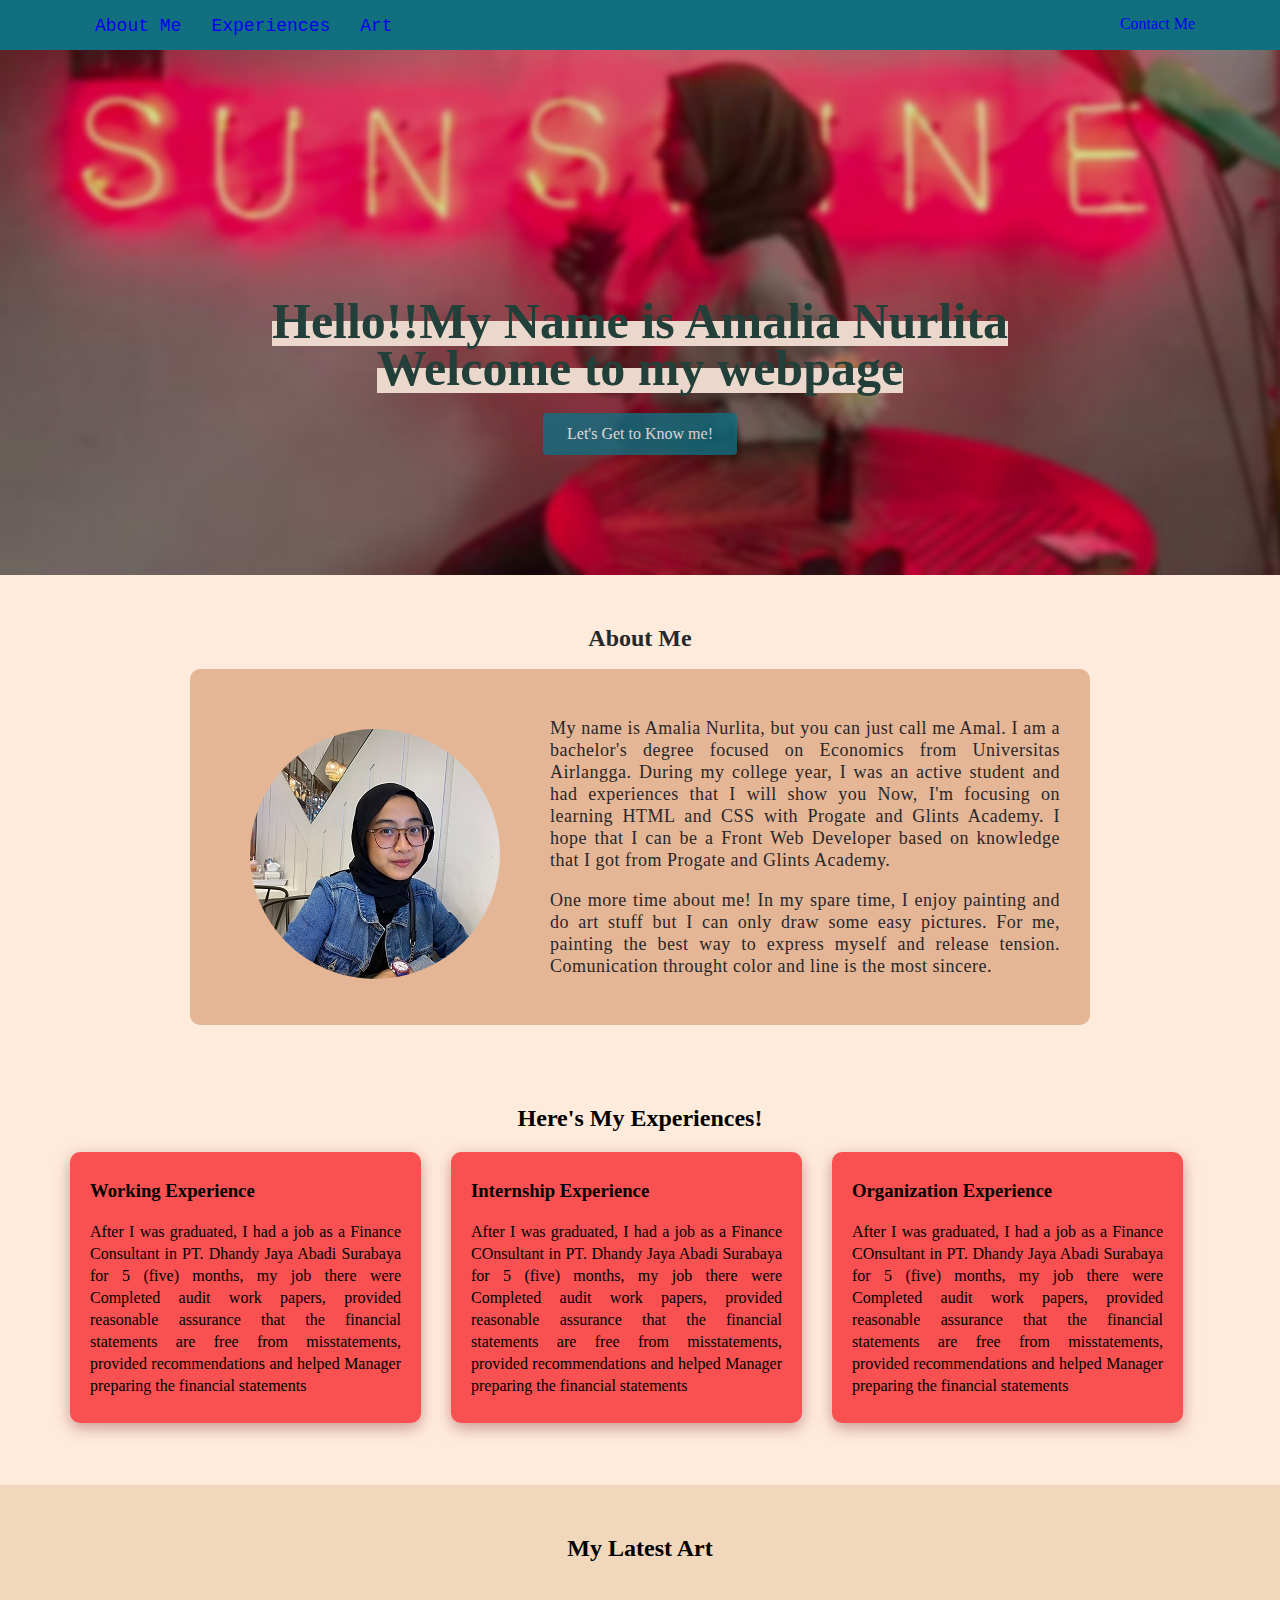
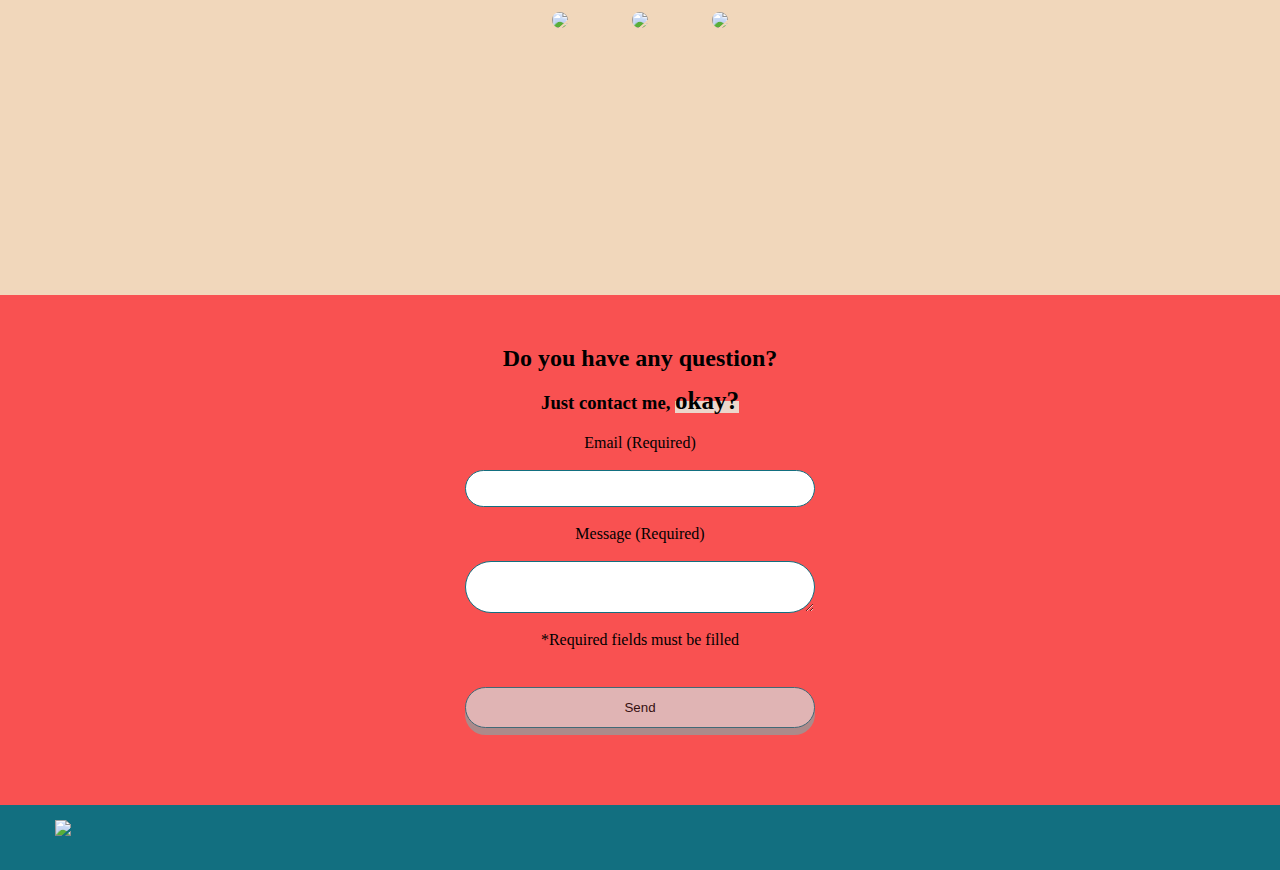
==== index1.html @ 49641b05 "edit1" ====
<html>
  <head>
    <link rel="stylesheet" href="stylesheet.css">
    <meta charset="utf-8">
    <title>Progate x Glints</title>
  </head>

  <header>
      <div class="container">
        <div class="header-left">
          <div class="header-list">
            <ul>
              <li><a href="#" class="Aboutme">About Me</a></li>
              <li><a href="#" class="Experiences">Experiences</a></li>
              <li><a href="#" class="Experiences">Art</a></li>
            </ul>
          </div>
        </div>
        <div class="header-center">
          <img class="logo" src="" >
        </div>
        <div class="header-right">
          <a href="#" class="Contactme">Contact Me</a>
        </div>
      </div>
    </header>

<body>

  <div class="top-wrapper">
    <div class="background"></div>

    <div class="container1">
      <div class="heading">
        <h1><mark>Hello!!My Name is Amalia Nurlita</mark></h1>
        <h2><mark>Welcome to my webpage</mark></h2>
      </div>
      <div class="btn-wrapper">
        <a href="#" class="btn letsgo">Let's Get to Know me!</a>
      </div>
    </div>
  </div>

<div class="aboutme-wrapper">
    <div class="heading">
      <h2>About Me</h2>
    </div>
    <div class="box-aboutme">
      <div class="circle"></div>
      <p>My name is Amalia Nurlita, but you can just call me Amal.
        I am a bachelor's degree focused on Economics from Universitas Airlangga.
        During my college year, I was an active student and had experiences that I will show you
        Now, I'm focusing on learning HTML and CSS with Progate and Glints Academy.
       I hope that I can be a Front Web Developer based on knowledge that I got from Progate and Glints Academy.</p>

      <p>  One more time about me! In my spare time, I enjoy painting and do art stuff but I can only draw some easy pictures.
        For me, painting the best way to express myself and release tension. Comunication throught color and line is the most sincere.
     </p>
    </div>
  </div>

    <div class="box-wrapper">
      <div class="container">
        <div class="heading">
          <h2>Here's My Experiences!</h2>
        </div>
        <div class="box">
          <div class="content">
            <h3>Working Experience</h3>
            <p>After I was graduated, I had a job as a Finance Consultant in
              PT. Dhandy Jaya Abadi Surabaya for 5 (five) months,
              my job there were Completed audit work papers, provided reasonable assurance that the
              financial statements are free from misstatements,
              provided recommendations and helped Manager preparing the financial statements</p>
          </div>
        </div>

        <div class="box">
          <div class="content">
            <h3>Internship Experience</h3>
            <p>After I was graduated, I had a job as a Finance COnsultant in
              PT. Dhandy Jaya Abadi Surabaya for 5 (five) months,
              my job there were Completed audit work papers, provided reasonable assurance that the
              financial statements are free from misstatements,
              provided recommendations and helped Manager preparing the financial statements</p>
          </div>
        </div>

        <div class="box">
          <div class="content">
            <h3>Organization Experience</h3>
            <p>After I was graduated, I had a job as a Finance COnsultant in
              PT. Dhandy Jaya Abadi Surabaya for 5 (five) months,
              my job there were Completed audit work papers, provided reasonable assurance that the
              financial statements are free from misstatements,
              provided recommendations and helped Manager preparing the financial statements</p>
          </div>
        </div>
      </div>
    </div>

<div class="art-wrapper">
  <div class="art-container">
    <div class="heading">
      <h2>My Latest Art</h2>
    </div>
    <div class="art-img">
      <img class="Circular"src="art2.jpg" />
      <img class="Circular"src="art1.jpg" />
      <img class="Circular"src="art3.jpg" />
    </div>
  </div>
</div>

  <div class="message-wrapper">
    <div class="container">
      <div class="heading">
        <h2>Do you have any question?</h2>
        <h3>Just contact me, <mark1>okay?</mark1></h3>
        <p>Email (Required)</p>
        <input class="Email"/>
        <p>Message (Required)</p>
        <textarea class="message"> </textarea>
        <p>*Required fields must be filled</p>
        <input class="contact-submit" type="submit" value="Send" />
    </div>
  </div>
  </div>

</div>

</body>

<footer>
      <div class="container">
        <img src="#" >
        <p></p>
      </div>
</footer>
</html>
---- stylesheet.css ----
body{
margin: 0;
padding: 0;
;
}

a {
  text-decoration: none;
}

li{
  list-style: none;

}

h1 h2 h3 p{
  text-align:center;
}

p{
  text-align: justify;
  line-height: 22px;
}

mark{
    display: inline-block;
    line-height: 0em;
    padding-bottom: 0.5em;
    color: rgb(34, 64, 57);
    font-size: 50px;
    background-color: rgb(236, 215, 204);
}

mark1{
  display: inline-block;
  line-height: 0em;
  padding-bottom: 0.5em;
  color: black;
  font-size: 25px;
  background-color: rgb(236, 215, 204);
}

.container{
  width: 1170px;
  padding: 0 15px;
  margin: 0 auto;
}


.btn-wrapper {
  margin: 20px 0;
}

.btn-wrapper p {
  margin: 10px 0;
}

.btn {
  padding: 12px 24px;
  color: white;
  display: inline-block;
  opacity: 0.8;
  border-radius: 4px;
  background: #126f80;
}

.btn:hover {
  opacity: 1;
}

/* this is for header*/

header {

  height: 50px;
  width: 100%;
  background-color: #126f80;
}

.header-list li{
  font-family: monospace;
  float:left;
  font-size: 18px;
  padding left: 30px;
  padding-right: 30px;

}

.header-left{
  float: left;
  padding-right: 0px;
}

.header-center{

}

.header-right{
  float: right;
  padding-top: 15px;
  padding left: 30px;
  padding-right: 30px;
}

/*top*/
.top-wrapper {
  padding-top:250px;
  padding-bottom:100px;
  text-align: center;
  background-image: url(sunshineee.jpg);
  background-size: cover;


}


}
.top-wrapper h1 {
  padding-top: 500px;
  font-size: 45px;
  letter-spacing: 5px;
  margin-bottom: 10px;
  font-size: 58px;
}

.top-wrapper p {
  opacity: 0.7;
  margin-bottom: 3px;
}

.btn-wrapper {
  margin: 20px 0;
}

.btn-wrapper p {
  margin: 10px 0;
}

.btn {
  padding: 12px 24px;
  color: white;
  display: inline-block;
  opacity: 0.8;
  border-radius: 4px;
}

.btn:hover {
  opacity: 1;
}

/*about me*/
.Aboutme-wrapper{
  background-color: rgb(255, 235, 219);
  width: 100%;
  padding: 30px 0 100px 0;
  color: rgb(40, 39, 42);
  text-align: center;
  height: 350px;
  font-family:serif;
}

.box-aboutme{
  margin: 0;
  padding: 0;
  position: relative;
  top: 50%;
  left: 50%;
  transform: translate(-50%, -50%);
  width: 900px;
  padding: 30px;
  background:rgba(217, 158, 117, 0.69);
  box-sizing: border-box;
  border-radius: 10px;
  letter-spacing: 0.5px;
  font-family: Copperplate;
  font-size: 18px;
}

.circle {
  width: 250px;
  height: 250px;
  background: url(foto.jpg);
  border-radius: 50%;
  float: left;
  margin: 30px 50px 30px 30px;
}


/*experiences*/
.box-wrapper{
  background-color: rgb(255, 235, 219);
  width: 100%;
  padding-top: 30px;
  height: 400px;

}

.heading{
  text-align: center;
}

.box{
  margin-right: 15px;
  margin-left: 15px;
  padding: 10px;
}

.box-wrapper .box{
  position: relative;
  float: left;
  width: 30%;
  padding-left: 20px;
  padding-right: 20px;
  background: #f95151;
  box-shadow: 0 5px 15px  rgba(167, 97, 97, 0.6);
  border-radius: 10px;
  box-sizing: border-box;
  overflow: hidden;

}

/*art*/

.art-wrapper{
  height: 300px;
  text-align: center;
  padding-bottom: 80px;
  padding-top: 30px;
  background: rgb(241, 215, 187);
}

.Circular{
  border-radius: 50%;
  padding: 30px;
}


/*message*/
.message-wrapper{
  height: 400px;
  text-align: center;
  padding-bottom: 80px;
  padding-top: 30px;
  background: #f95151;
}

.contact-submit {
  background-color: rgb(219, 205, 205);
  cursor: pointer;
  box-shadow: 0 7px #999999;
  text-align: center;
  margin: 20px 0;
  padding: 12px 24px;
  color: #000000;
  display: inline-block;
  opacity: 0.8;
  border-radius: 40px;
}

.contact-submit:hover {
  background-color: #126f80;
  box-shadow: 0 7px #277f8f;
  color: white;
}

.contact-submit p {
  margin: 10px 0;
}

.contact-submit:active {
  position: relative;
  top: 7px;
  box-shadow: none;
}

input, textarea {
  width: 350px;
  padding: 10px;
  font size: 15px;
  border: 1px solid #126f80;
  border-radius: 40px;
  align: center;
}

.heading p{
  text-align: center;
}

/*footer*/

footer{
  background-color: #126f80;
  padding-top: 15px;
  height: 50px;
  width: 100%;

}
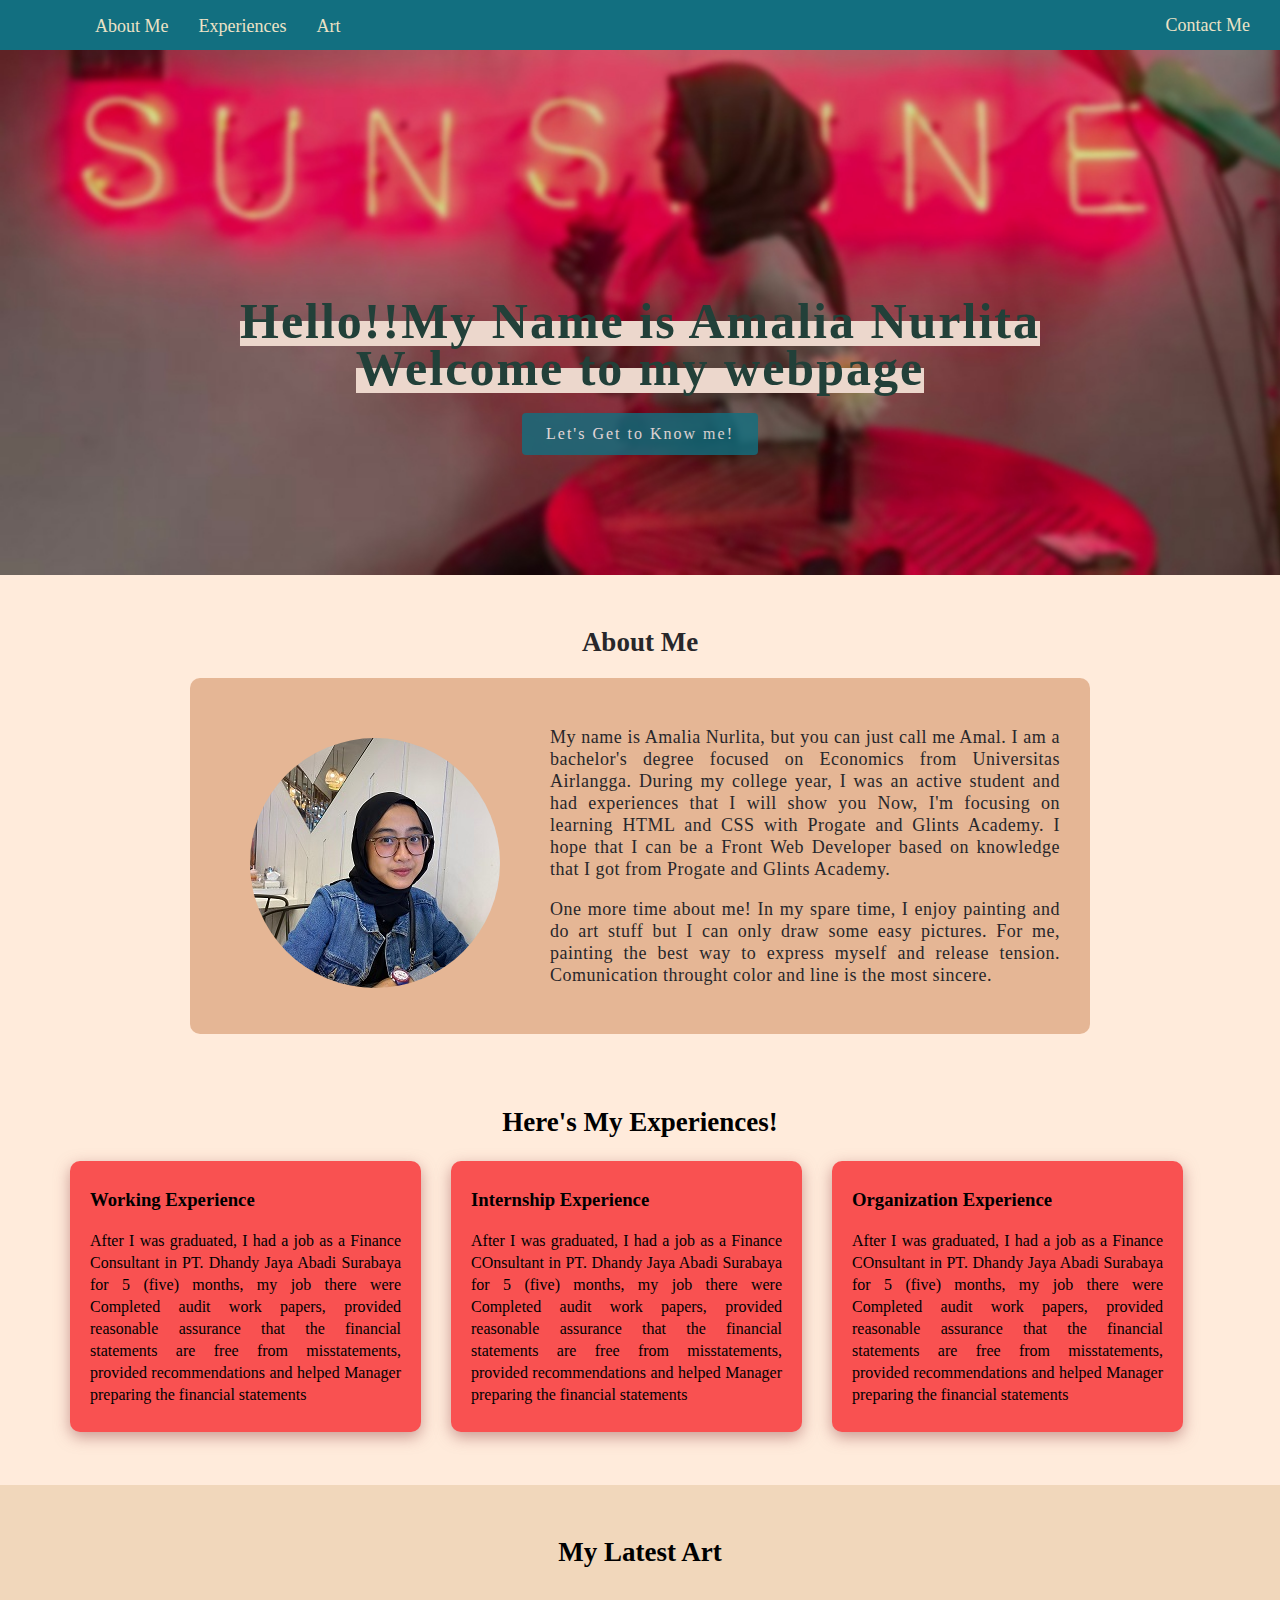
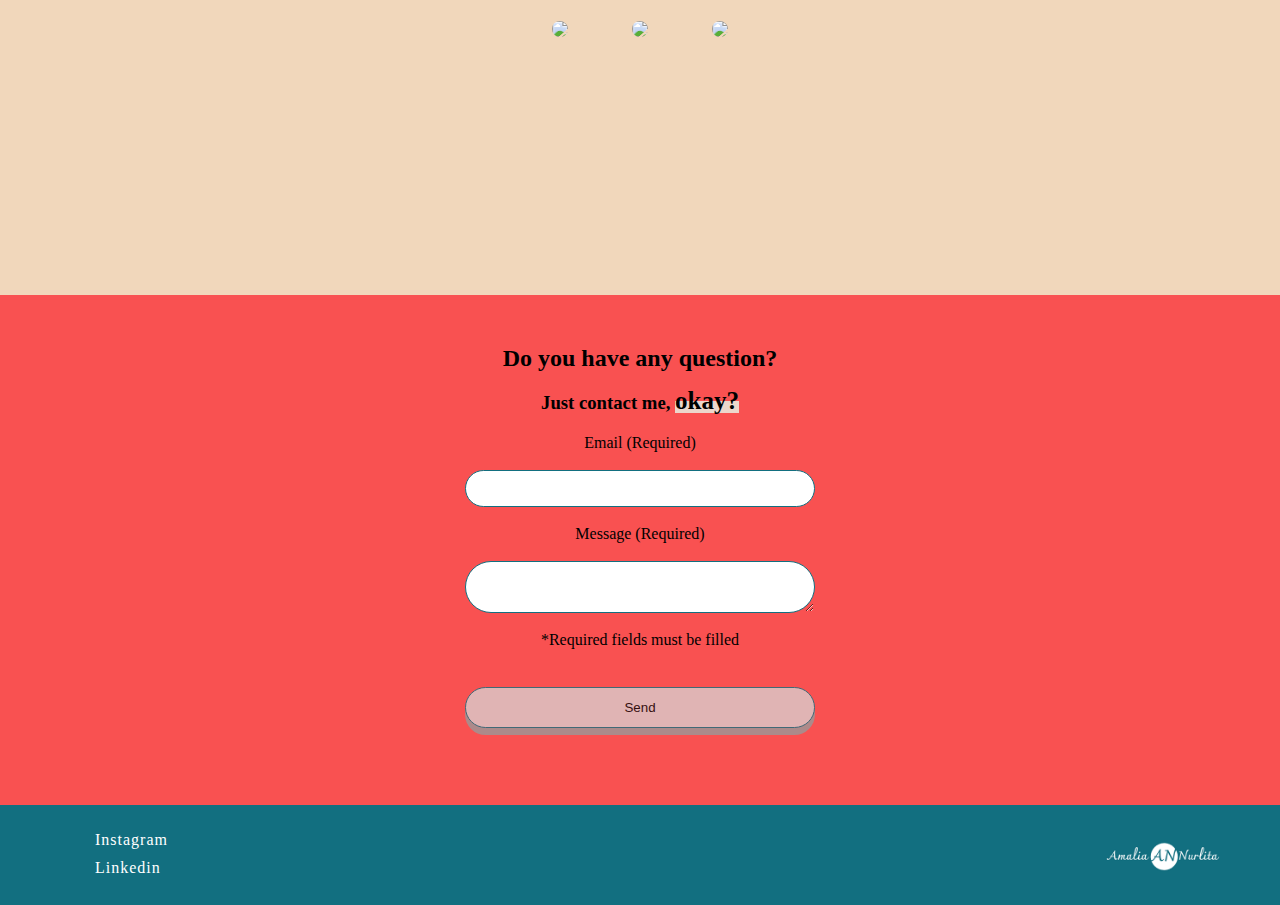
==== commit 6516c784: "adding style" ====
--- a/index1.html
+++ b/index1.html
@@ -16,8 +16,6 @@
             </ul>
           </div>
         </div>
-        <div class="header-center">
-          <img class="logo" src="" >
         </div>
         <div class="header-right">
           <a href="#" class="Contactme">Contact Me</a>
@@ -31,7 +29,7 @@
     <div class="background"></div>
 
     <div class="container1">
-      <div class="heading">
+      <div class="heading1">
         <h1><mark>Hello!!My Name is Amalia Nurlita</mark></h1>
         <h2><mark>Welcome to my webpage</mark></h2>
       </div>
@@ -114,7 +112,7 @@
 
   <div class="message-wrapper">
     <div class="container">
-      <div class="heading">
+      <div class="heading-message">
         <h2>Do you have any question?</h2>
         <h3>Just contact me, <mark1>okay?</mark1></h3>
         <p>Email (Required)</p>
@@ -132,9 +130,18 @@
 </body>
 
 <footer>
-      <div class="container">
-        <img src="#" >
-        <p></p>
+  <div class="container">
+    <div class="footer-left">
+      <div class="footer-list">
+        <ul>
+          <li>Instagram</li>
+          <li>Linkedin</li>
+        </ul>
       </div>
+    </div>
+    <div class="footer-right">
+        <img class="logo"src="logo.png"/>
+    </div>
+  </div>
 </footer>
 </html>
--- a/stylesheet.css
+++ b/stylesheet.css
@@ -10,6 +10,7 @@
 
 li{
   list-style: none;
+  padding-bottom: 10px;
 
 }
 
@@ -20,6 +21,7 @@
 p{
   text-align: justify;
   line-height: 22px;
+  font-family: Copperplate;
 }
 
 mark{
@@ -78,30 +80,44 @@
 }
 
 .header-list li{
-  font-family: monospace;
+
+  font-family: Copperplate;
   float:left;
   font-size: 18px;
   padding left: 30px;
   padding-right: 30px;
-
+  color: black;
+
+}
+
+.header-list li a{
+  color: rgb(236, 226, 198);
+  font-weight: 300px;
 }
 
 .header-left{
+
   float: left;
   padding-right: 0px;
 }
 
-.header-center{
-
-}
 
 .header-right{
+
   float: right;
   padding-top: 15px;
   padding left: 30px;
   padding-right: 30px;
 }
 
+.header-right a{
+  color: rgb(236, 226, 198);
+  font-weight: 300px;
+  font-family: Copperplate;
+  font-size: 18px;
+}
+
+
 /*top*/
 .top-wrapper {
   padding-top:250px;
@@ -109,7 +125,7 @@
   text-align: center;
   background-image: url(sunshineee.jpg);
   background-size: cover;
-
+  letter-spacing: 2px;
 
 }
 
@@ -121,6 +137,7 @@
   letter-spacing: 5px;
   margin-bottom: 10px;
   font-size: 58px;
+
 }
 
 .top-wrapper p {
@@ -197,6 +214,8 @@
 
 .heading{
   text-align: center;
+  font-size: 18px;
+  font-family: Optima;
 }
 
 .box{
@@ -282,7 +301,7 @@
   align: center;
 }
 
-.heading p{
+.heading-message p{
   text-align: center;
 }
 
@@ -290,8 +309,37 @@
 
 footer{
   background-color: #126f80;
-  padding-top: 15px;
-  height: 50px;
+  height: 80px;
   width: 100%;
-
-}
+  padding: 10px 0;
+  font-weight:200;
+  color: white;
+  letter-spacing: 1px;
+}
+
+.footer li{
+  font-family: Copperplate;
+  float:left;
+  font-size: 18px;
+  color: white;
+
+}
+
+  .footer-left{
+    float: left;
+    padding-right: 0px;
+  }
+
+
+
+.footer-right{
+  float: right;
+}
+
+  .logo {
+    width: 124px;
+    margin-top: 20px;
+  }
+
+
+  }
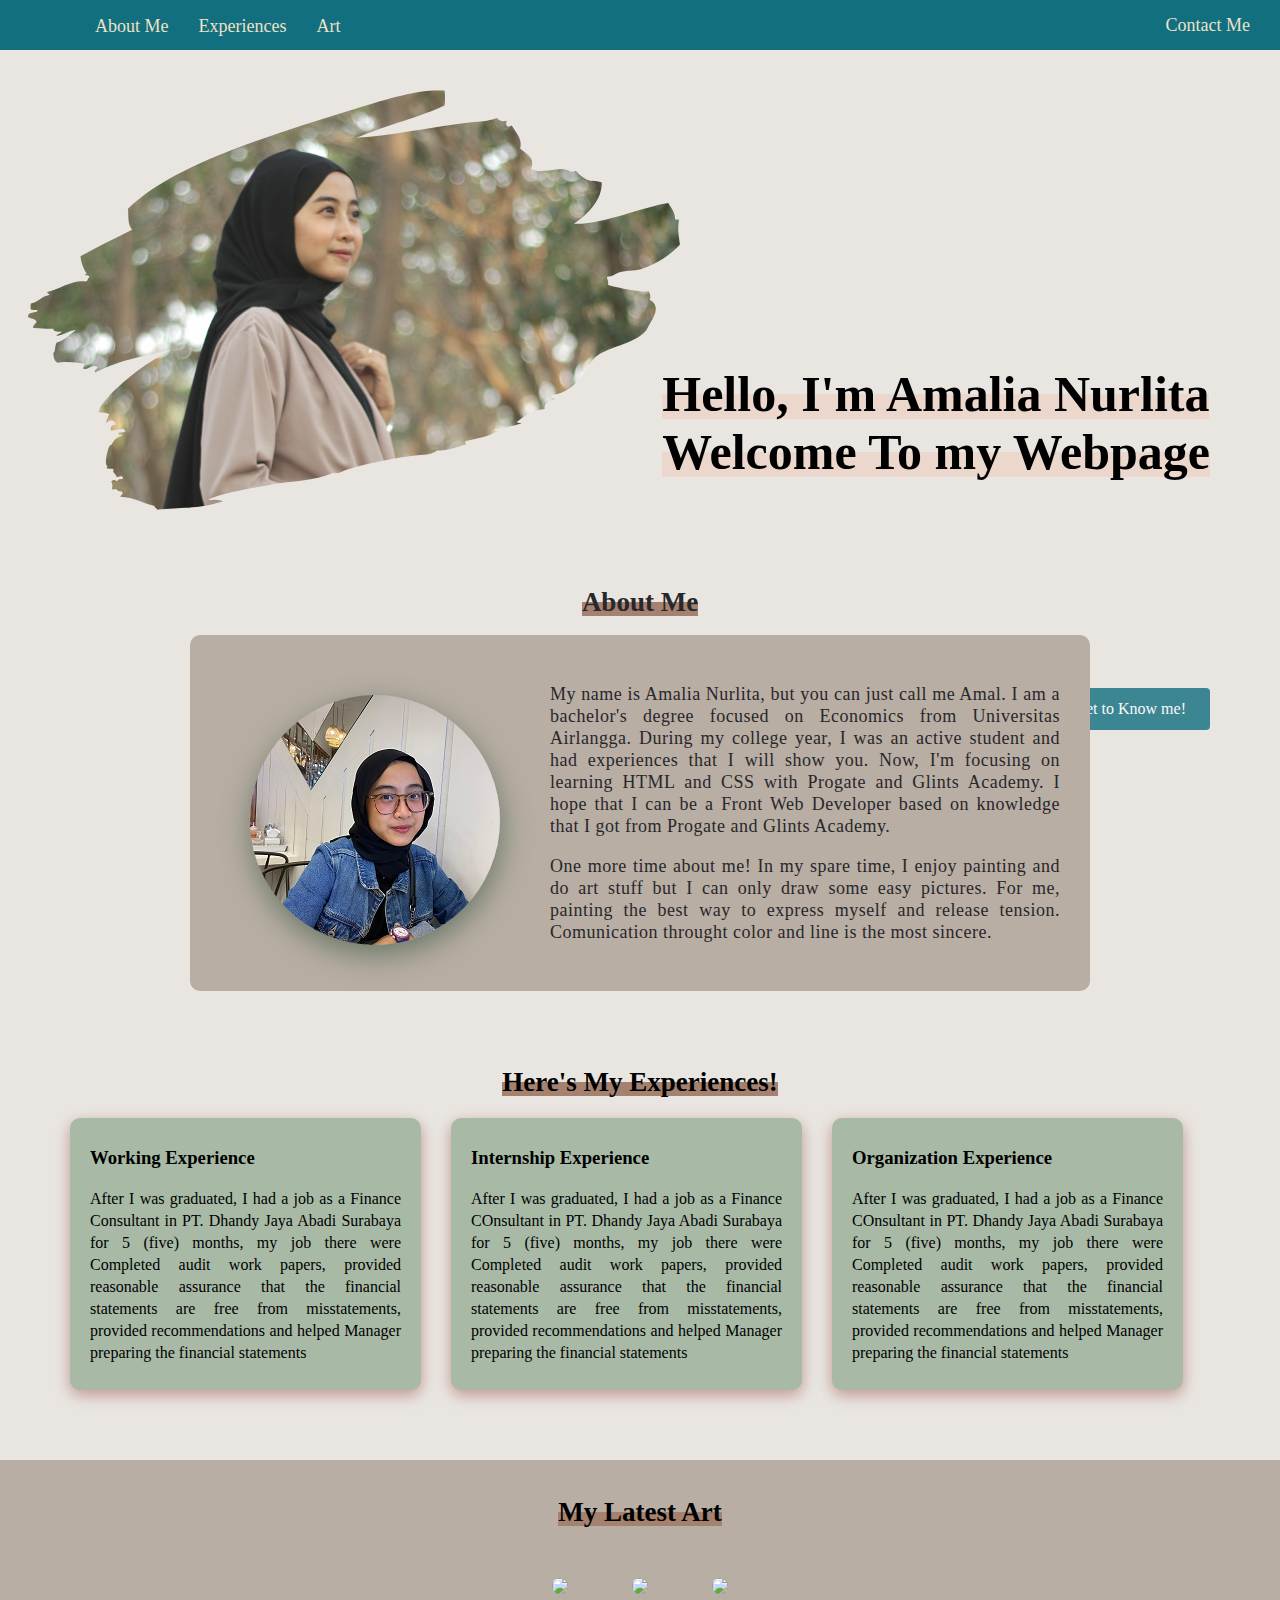
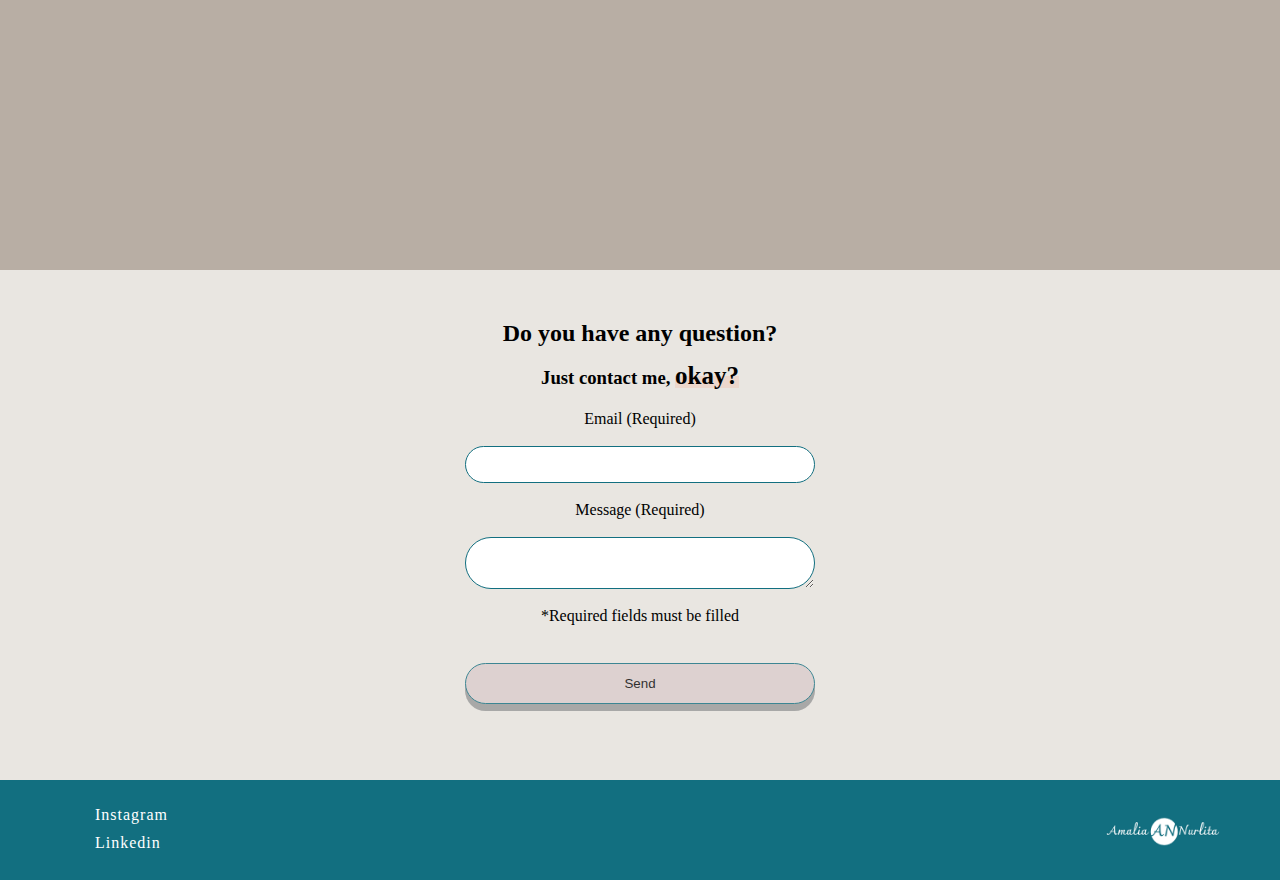
==== commit 270a8525: "change in header" ====
--- a/index1.html
+++ b/index1.html
@@ -26,28 +26,26 @@
 <body>
 
   <div class="top-wrapper">
-    <div class="background"></div>
-
-    <div class="container1">
-      <div class="heading1">
-        <h1><mark>Hello!!My Name is Amalia Nurlita</mark></h1>
-        <h2><mark>Welcome to my webpage</mark></h2>
-      </div>
-      <div class="btn-wrapper">
-        <a href="#" class="btn letsgo">Let's Get to Know me!</a>
-      </div>
+    <div class="background">
+      <img src="header.png"/>
     </div>
-  </div>
-
+       <div class="Intro">
+         <h1><mark>Hello, I'm Amalia Nurlita</mark></h1>
+         <h1><mark>Welcome To my Webpage </mark></h1>
+       </div>
+       <div class="btn-wrapper">
+         <a href="#" class="btn letsgo">Let's Get to Know me!</a>
+       </div>
+     </div>
 <div class="aboutme-wrapper">
     <div class="heading">
-      <h2>About Me</h2>
+      <h2><mark2>About Me</mark2></h2>
     </div>
     <div class="box-aboutme">
       <div class="circle"></div>
       <p>My name is Amalia Nurlita, but you can just call me Amal.
         I am a bachelor's degree focused on Economics from Universitas Airlangga.
-        During my college year, I was an active student and had experiences that I will show you
+        During my college year, I was an active student and had experiences that I will show you.
         Now, I'm focusing on learning HTML and CSS with Progate and Glints Academy.
        I hope that I can be a Front Web Developer based on knowledge that I got from Progate and Glints Academy.</p>
 
@@ -60,7 +58,7 @@
     <div class="box-wrapper">
       <div class="container">
         <div class="heading">
-          <h2>Here's My Experiences!</h2>
+          <h2><mark2>Here's My Experiences!</mark2></h2>
         </div>
         <div class="box">
           <div class="content">
@@ -100,7 +98,7 @@
 <div class="art-wrapper">
   <div class="art-container">
     <div class="heading">
-      <h2>My Latest Art</h2>
+      <h2><mark2>My Latest Art</mark2></h2>
     </div>
     <div class="art-img">
       <img class="Circular"src="art2.jpg" />
--- a/stylesheet.css
+++ b/stylesheet.css
@@ -1,7 +1,7 @@
 body{
 margin: 0;
 padding: 0;
-;
+background-color:  #e9e6e1;
 }
 
 a {
@@ -14,7 +14,7 @@
 
 }
 
-h1 h2 h3 p{
+ h3 p{
   text-align:center;
 }
 
@@ -24,14 +24,7 @@
   font-family: Copperplate;
 }
 
-mark{
-    display: inline-block;
-    line-height: 0em;
-    padding-bottom: 0.5em;
-    color: rgb(34, 64, 57);
-    font-size: 50px;
-    background-color: rgb(236, 215, 204);
-}
+
 
 mark1{
   display: inline-block;
@@ -73,7 +66,6 @@
 /* this is for header*/
 
 header {
-
   height: 50px;
   width: 100%;
   background-color: #126f80;
@@ -119,30 +111,29 @@
 
 
 /*top*/
-.top-wrapper {
-  padding-top:250px;
-  padding-bottom:100px;
-  text-align: center;
-  background-image: url(sunshineee.jpg);
-  background-size: cover;
-  letter-spacing: 2px;
-
-}
-
-
-}
-.top-wrapper h1 {
-  padding-top: 500px;
-  font-size: 45px;
-  letter-spacing: 5px;
-  margin-bottom: 10px;
-  font-size: 58px;
-
-}
-
-.top-wrapper p {
-  opacity: 0.7;
-  margin-bottom: 3px;
+mark {
+  display: inline-block;
+  line-height: 0em;
+  padding-bottom: 0.5em;
+  background-color: rgb(236, 215, 204);
+}
+
+.top-wrapper{
+  max-width: 100%;
+  height: 500px;
+}
+
+.intro{
+  position: absolute;
+  top: 40%;
+  right: 70px;
+  font-size: 25px;
+}
+
+.btn-wrapper a {
+  position: absolute;
+  bottom: 170px;
+  right: 70px;
 }
 
 .btn-wrapper {
@@ -166,8 +157,15 @@
 }
 
 /*about me*/
+mark2{
+  display: inline-block;
+  line-height: 0em;
+  padding-bottom: 0.5em;
+  background-color: rgb(164, 130, 111);
+}
+
 .Aboutme-wrapper{
-  background-color: rgb(255, 235, 219);
+  background-color: #e9e6e1;
   width: 100%;
   padding: 30px 0 100px 0;
   color: rgb(40, 39, 42);
@@ -185,7 +183,7 @@
   transform: translate(-50%, -50%);
   width: 900px;
   padding: 30px;
-  background:rgba(217, 158, 117, 0.69);
+  background:#B8AEA4;
   box-sizing: border-box;
   border-radius: 10px;
   letter-spacing: 0.5px;
@@ -200,12 +198,13 @@
   border-radius: 50%;
   float: left;
   margin: 30px 50px 30px 30px;
+  box-shadow: 1px 10px 30px  rgba(54, 85, 62, 0.6);
 }
 
 
 /*experiences*/
 .box-wrapper{
-  background-color: rgb(255, 235, 219);
+  background-color: #e9e6e1;
   width: 100%;
   padding-top: 30px;
   height: 400px;
@@ -230,7 +229,7 @@
   width: 30%;
   padding-left: 20px;
   padding-right: 20px;
-  background: #f95151;
+  background: #a8baa6;
   box-shadow: 0 5px 15px  rgba(167, 97, 97, 0.6);
   border-radius: 10px;
   box-sizing: border-box;
@@ -245,7 +244,7 @@
   text-align: center;
   padding-bottom: 80px;
   padding-top: 30px;
-  background: rgb(241, 215, 187);
+  background: #B8AEA4;
 }
 
 .Circular{
@@ -260,7 +259,7 @@
   text-align: center;
   padding-bottom: 80px;
   padding-top: 30px;
-  background: #f95151;
+  background: #e9e6e1;
 }
 
 .contact-submit {
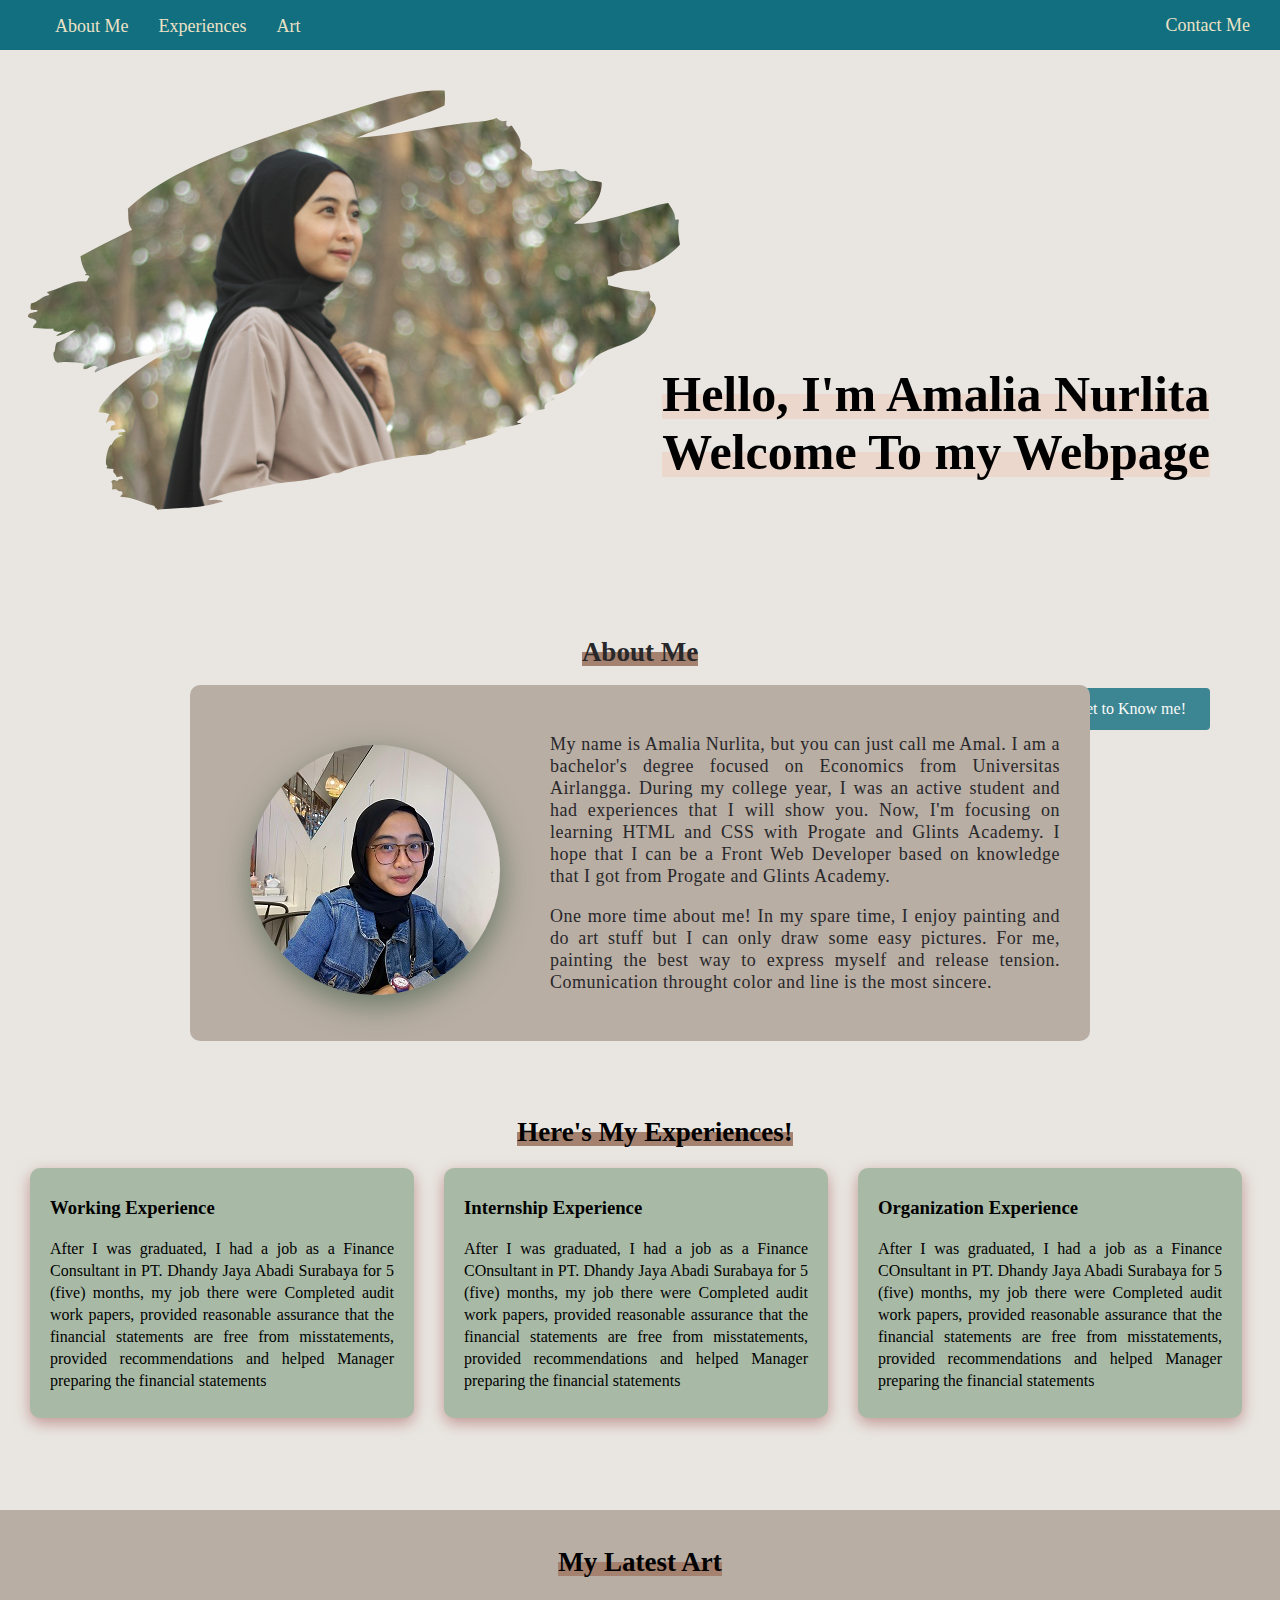
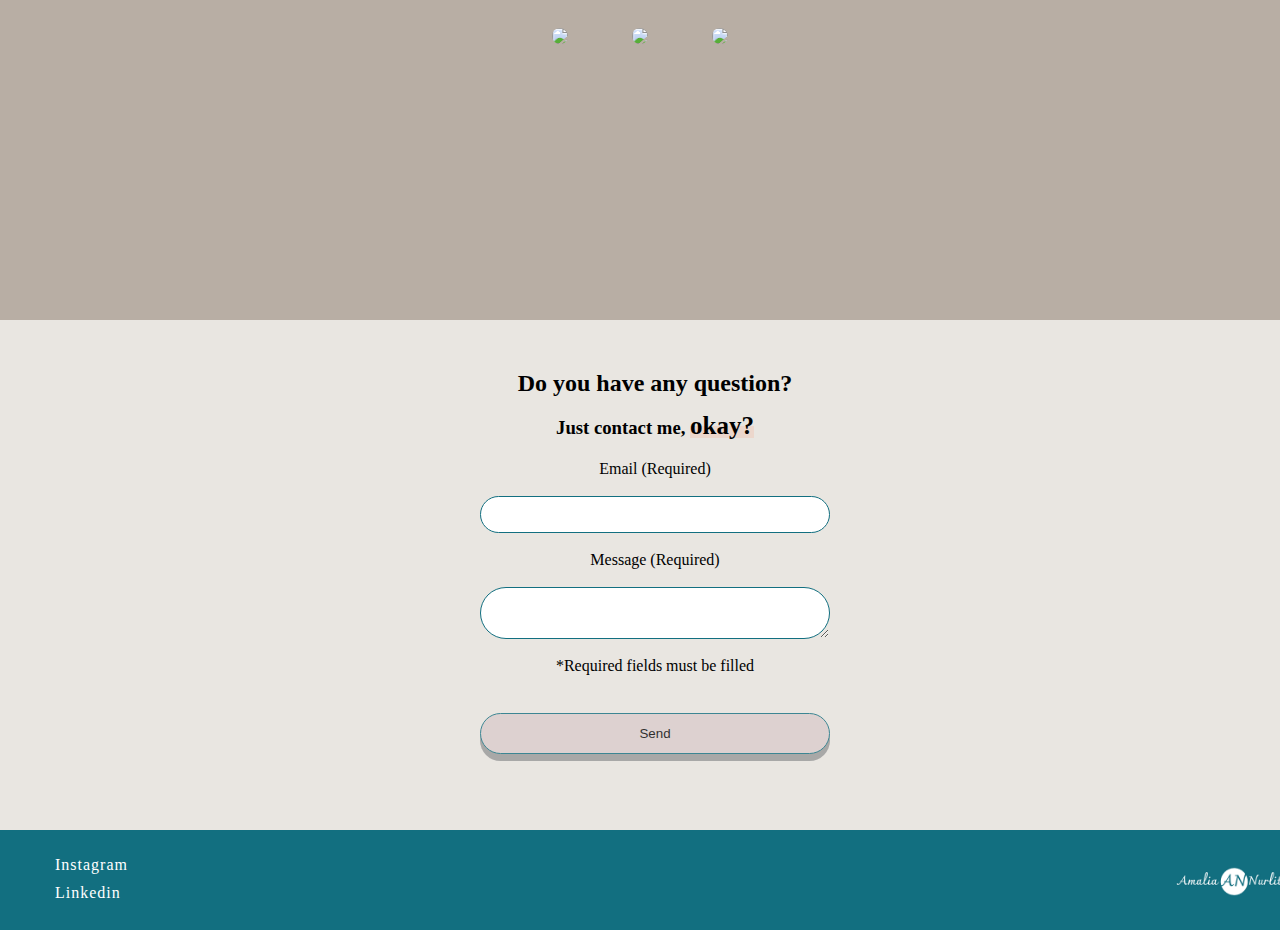
==== commit be8dbeed: "adding responsive" ====
--- a/index1.html
+++ b/index1.html
@@ -2,6 +2,7 @@
   <head>
     <link rel="stylesheet" href="stylesheet.css">
     <meta charset="utf-8">
+    <meta name="viewport" content="width=device-width, initial-scale=1.0">
     <title>Progate x Glints</title>
   </head>
 
@@ -10,15 +11,15 @@
         <div class="header-left">
           <div class="header-list">
             <ul>
-              <li><a href="#" class="Aboutme">About Me</a></li>
-              <li><a href="#" class="Experiences">Experiences</a></li>
-              <li><a href="#" class="Experiences">Art</a></li>
+              <li><a href="#Aboutme">About Me</a></li>
+              <li><a href="#Experiences" >Experiences</a></li>
+              <li><a href="#Experiences">Art</a></li>
             </ul>
           </div>
         </div>
         </div>
         <div class="header-right">
-          <a href="#" class="Contactme">Contact Me</a>
+          <a href="#Contactme">Contact Me</a>
         </div>
       </div>
     </header>
@@ -34,12 +35,12 @@
          <h1><mark>Welcome To my Webpage </mark></h1>
        </div>
        <div class="btn-wrapper">
-         <a href="#" class="btn letsgo">Let's Get to Know me!</a>
+         <a href="#Aboutme" class="btn letsgo">Let's Get to Know me!</a>
        </div>
      </div>
-<div class="aboutme-wrapper">
+     <div class="aboutme-wrapper">
     <div class="heading">
-      <h2><mark2>About Me</mark2></h2>
+    <h2><a name="Aboutme"><mark2>About Me</mark2></a></h2>
     </div>
     <div class="box-aboutme">
       <div class="circle"></div>
@@ -58,7 +59,7 @@
     <div class="box-wrapper">
       <div class="container">
         <div class="heading">
-          <h2><mark2>Here's My Experiences!</mark2></h2>
+          <h2><a name="experiences"><mark2>Here's My Experiences!</mark2></a></h2>
         </div>
         <div class="box">
           <div class="content">
@@ -98,7 +99,7 @@
 <div class="art-wrapper">
   <div class="art-container">
     <div class="heading">
-      <h2><mark2>My Latest Art</mark2></h2>
+      <h2><a name="art"><mark2>My Latest Art</mark2></art></h2>
     </div>
     <div class="art-img">
       <img class="Circular"src="art2.jpg" />
@@ -111,7 +112,7 @@
   <div class="message-wrapper">
     <div class="container">
       <div class="heading-message">
-        <h2>Do you have any question?</h2>
+        <h2><a name="contactme">Do you have any question?</a></h2>
         <h3>Just contact me, <mark1>okay?</mark1></h3>
         <p>Email (Required)</p>
         <input class="Email"/>
--- a/stylesheet.css
+++ b/stylesheet.css
@@ -36,7 +36,7 @@
 }
 
 .container{
-  width: 1170px;
+  width: 100%;
   padding: 0 15px;
   margin: 0 auto;
 }
@@ -59,11 +59,23 @@
   background: #126f80;
 }
 
+
+.contact-submit p {
+  margin: 10px 0;
+}
+
+.contact-submit:active {
+  position: relative;
+  top: 7px;
+  box-shadow: none;
+}
 .btn:hover {
   opacity: 1;
+  box-shadow: 5pxa 7px #105f6e;
 }
 
 /* this is for header*/
+
 
 header {
   height: 50px;
@@ -120,7 +132,7 @@
 
 .top-wrapper{
   max-width: 100%;
-  height: 500px;
+  height: 550px;
 }
 
 .intro{
@@ -201,6 +213,10 @@
   box-shadow: 1px 10px 30px  rgba(54, 85, 62, 0.6);
 }
 
+.box-aboutme:hover{
+    background:  #73685e;
+    color: white;
+}
 
 /*experiences*/
 .box-wrapper{
@@ -237,6 +253,10 @@
 
 }
 
+.box:hover{
+  background:  #6b8e67;
+  color: white;
+}
 /*art*/
 
 .art-wrapper{
